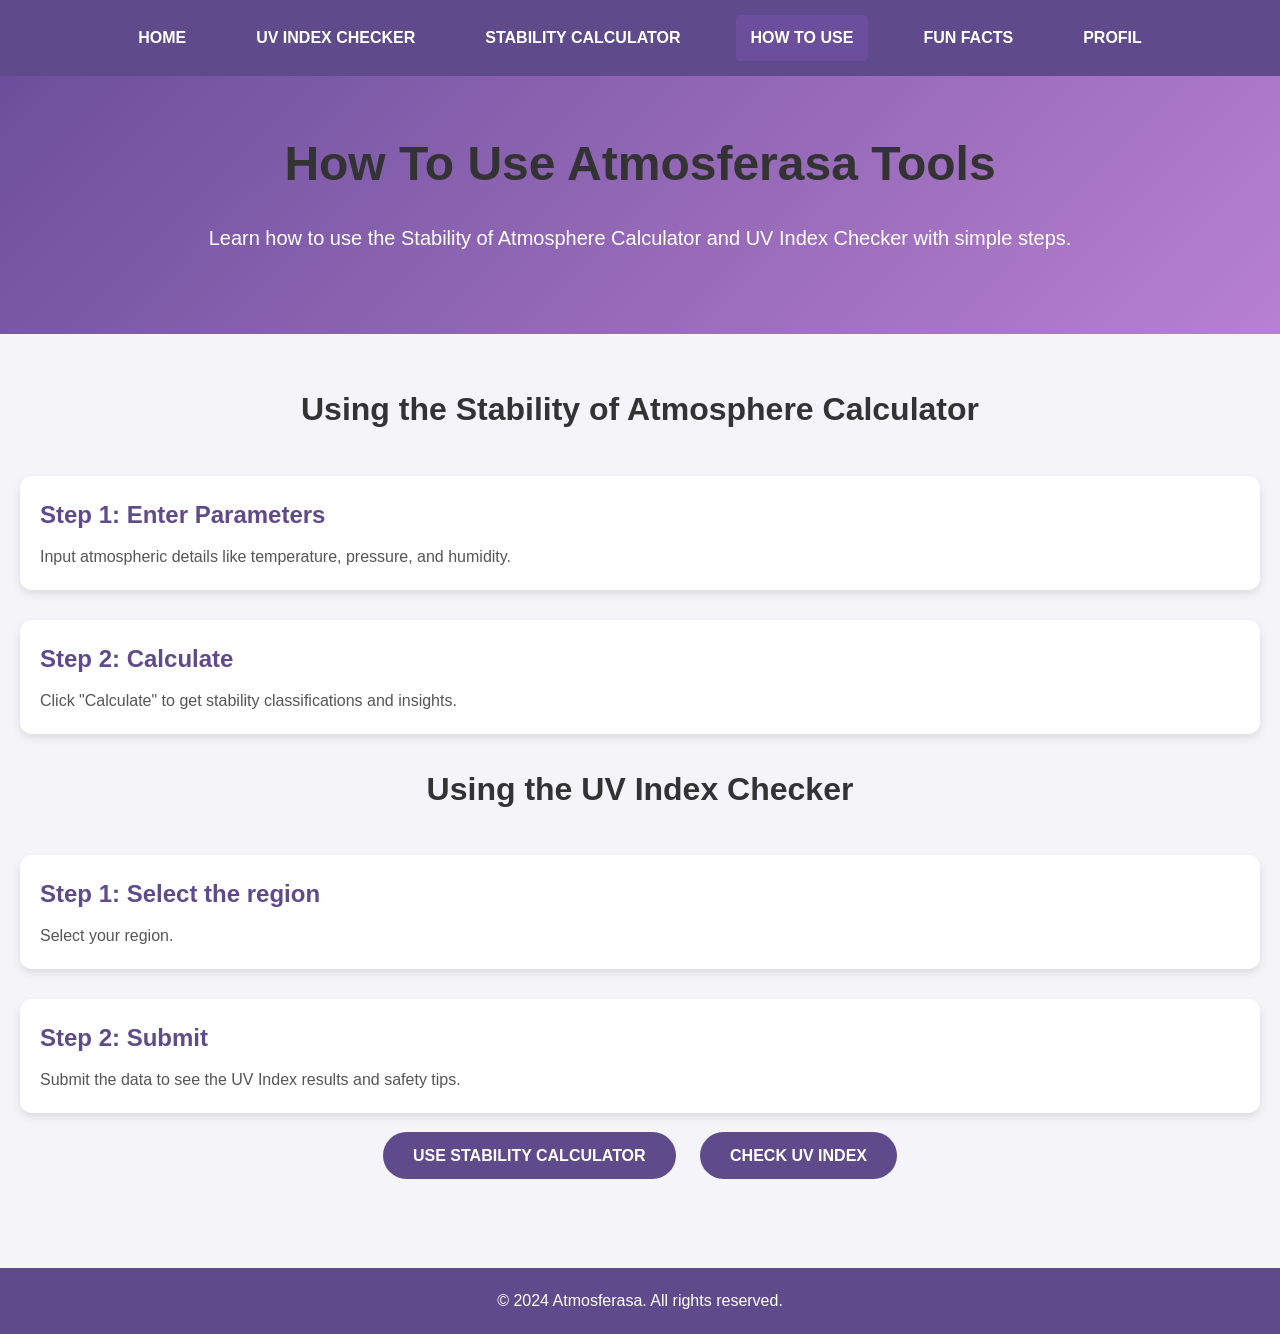
==== How/index.html @ 9f543e54 "Add files via upload" ====
<!DOCTYPE html>
<html lang="en">
<head>
    <meta charset="UTF-8">
    <meta name="viewport" content="width=device-width, initial-scale=1.0">
    <title>How To Use - Atmosferasa</title>
    <style>
        /* Global Styles */
        * {
            margin: 0;
            padding: 0;
            box-sizing: border-box;
        }

        body {
            font-family: 'Roboto', sans-serif;
            background-color: #f4f4f9;
            color: #333;
            line-height: 1.6;
        }

        h1, h2, h3 {
            font-family: 'Montserrat', sans-serif;
            color: #333;
        }

        /* Navigation Styles */
        nav {
            background-color: #5f4b8b;
            padding: 15px 0;
            display: flex;
            justify-content: center;
            box-shadow: 0 4px 10px rgba(0, 0, 0, 0.1);
        }

        nav a {
            color: #fff;
            text-decoration: none;
            font-weight: bold;
            margin: 0 20px;
            padding: 10px 15px;
            text-transform: uppercase;
            border-radius: 5px;
            transition: background-color 0.3s ease;
        }

        nav a:hover {
            background-color: #48375d;
        }

        nav a.active {
            background-color: #6c4f9c;
        }

        /* Hero Section */
        .hero-section {
            text-align: center;
            padding: 50px 20px;
            background: linear-gradient(135deg, #6c4f9c, #b880d0);
            color: white;
        }

        .hero-section h1 {
            font-size: 3rem;
            margin-bottom: 20px;
        }

        .hero-section p {
            font-size: 1.25rem;
            margin-bottom: 30px;
        }

        /* Instructions Section */
        .instructions {
            padding: 50px 20px;
            text-align: center;
        }

        .instructions h2 {
            font-size: 2rem;
            margin-bottom: 40px;
        }

        .step {
            display: flex;
            align-items: center;
            background-color: white;
            border-radius: 12px;
            box-shadow: 0 4px 8px rgba(0, 0, 0, 0.1);
            margin-bottom: 30px;
            padding: 20px;
        }

        .step img {
            max-width: 150px;
            margin-right: 20px;
            border-radius: 8px;
        }

        .step-text {
            text-align: left;
        }

        .step-text h3 {
            font-size: 1.5rem;
            margin-bottom: 10px;
            color: #5f4b8b;
        }

        .step-text p {
            font-size: 1rem;
            color: #555;
        }

        .cta-buttons {
            margin-top: 30px;
        }

        .cta-buttons a {
            text-decoration: none;
            padding: 15px 30px;
            margin: 10px;
            background-color: #5f4b8b;
            color: white;
            border-radius: 50px;
            font-size: 1rem;
            font-weight: bold;
            text-transform: uppercase;
            transition: background-color 0.3s ease, transform 0.3s ease;
        }

        .cta-buttons a:hover {
            background-color: #48375d;
            transform: scale(1.05);
        }

        /* Footer */
        footer {
            background-color: #5f4b8b;
            color: white;
            text-align: center;
            padding: 20px;
            margin-top: 50px;
        }
    </style>
</head>
<body>
    <nav>
        <a href="/">Home</a>
        <a href="/UV/index.html">UV Index Checker</a>
        <a href="/Calculator/index.html">Stability Calculator</a>
        <a href="/How/index.html" class="active">How To Use</a>
        <a href="/Funfact/index.html">Fun Facts</a>
        <a href="/Profil/index.html">Profil</a>
    </nav>

    <header class="hero-section">
        <h1>How To Use Atmosferasa Tools</h1>
        <p>Learn how to use the Stability of Atmosphere Calculator and UV Index Checker with simple steps.</p>
    </header>

    <section class="instructions">
        <h2>Using the Stability of Atmosphere Calculator</h2>
        <div class="step">
            <div class="step-text">
                <h3>Step 1: Enter Parameters</h3>
                <p>Input atmospheric details like temperature, pressure, and humidity.</p>
            </div>
        </div>
        <div class="step">
            <div class="step-text">
                <h3>Step 2: Calculate</h3>
                <p>Click "Calculate" to get stability classifications and insights.</p>
            </div>
        </div>

        <h2>Using the UV Index Checker</h2>
        <div class="step">
            <div class="step-text">
                <h3>Step 1: Select the region</h3>
                <p>Select your region.</p>
            </div>
        </div>
        <div class="step">
            <div class="step-text">
                <h3>Step 2: Submit</h3>
                <p>Submit the data to see the UV Index results and safety tips.</p>
            </div>
        </div>

        <div class="cta-buttons">
            <a href="/Calculator/index.html">Use Stability Calculator</a>
            <a href="/UV/index.html">Check UV Index</a>
        </div>
    </section>

    <footer>
        <p>© 2024 Atmosferasa. All rights reserved.</p>
    </footer>
</body>
</html>
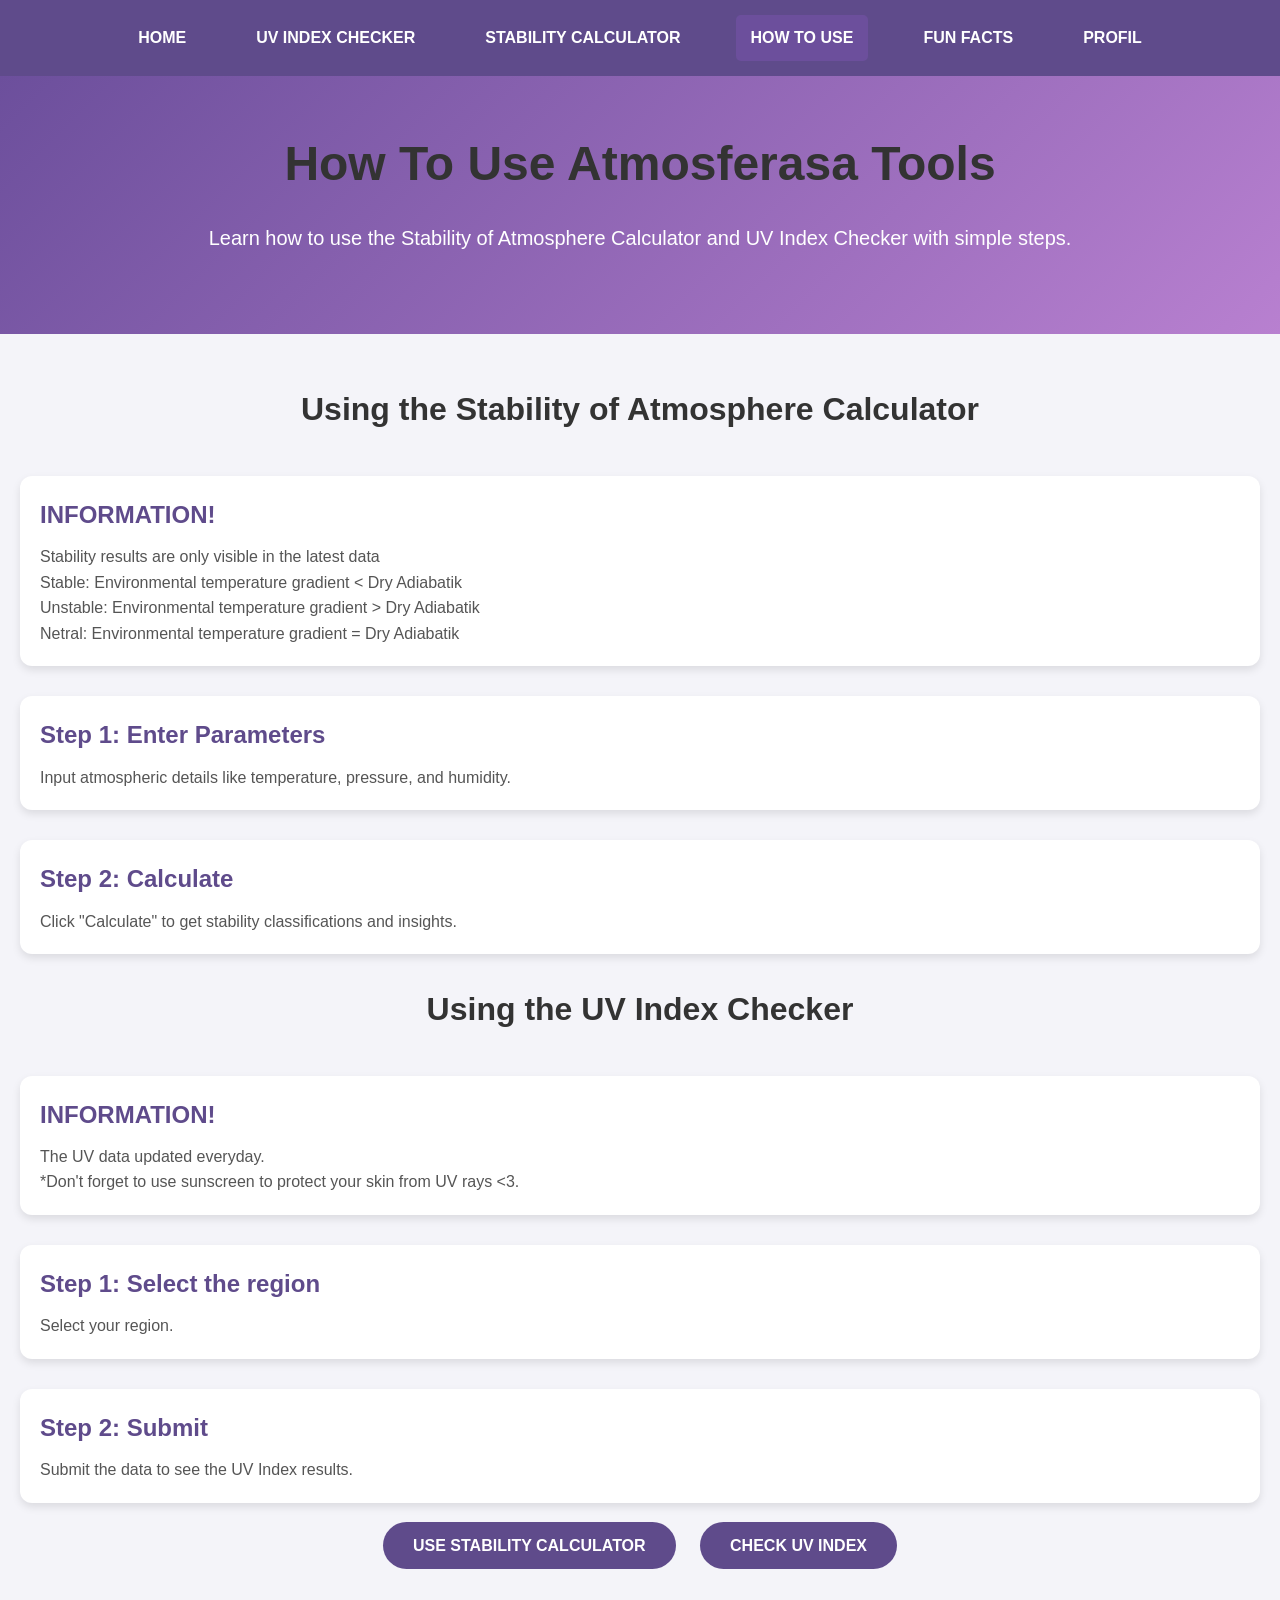
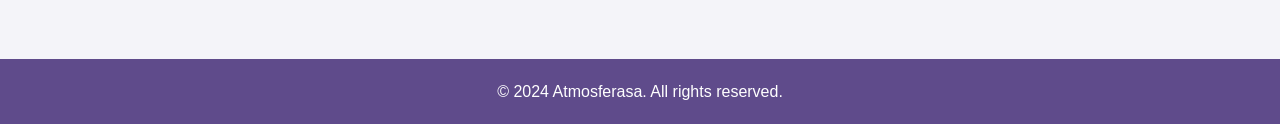
==== commit 6b1cc23e: "Update index.html" ====
--- a/How/index.html
+++ b/How/index.html
@@ -163,6 +163,15 @@
         <h2>Using the Stability of Atmosphere Calculator</h2>
         <div class="step">
             <div class="step-text">
+                <h3>INFORMATION!</h3>
+                <p>Stability results are only visible in the latest data</p>
+                <p>Stable: Environmental temperature gradient < Dry Adiabatik</p>
+                <p>Unstable: Environmental temperature gradient > Dry Adiabatik</p>
+                <p>Netral: Environmental temperature gradient = Dry Adiabatik</p>
+            </div>
+        </div>
+        <div class="step">
+            <div class="step-text">
                 <h3>Step 1: Enter Parameters</h3>
                 <p>Input atmospheric details like temperature, pressure, and humidity.</p>
             </div>
@@ -177,6 +186,13 @@
         <h2>Using the UV Index Checker</h2>
         <div class="step">
             <div class="step-text">
+                <h3>INFORMATION!</h3>
+                <p>The UV data updated everyday.</p>
+                <p>*Don't forget to use sunscreen to protect your skin from UV rays <3.</p>
+            </div>
+        </div>
+        <div class="step">
+            <div class="step-text">
                 <h3>Step 1: Select the region</h3>
                 <p>Select your region.</p>
             </div>
@@ -184,7 +200,7 @@
         <div class="step">
             <div class="step-text">
                 <h3>Step 2: Submit</h3>
-                <p>Submit the data to see the UV Index results and safety tips.</p>
+                <p>Submit the data to see the UV Index results.</p>
             </div>
         </div>
 
